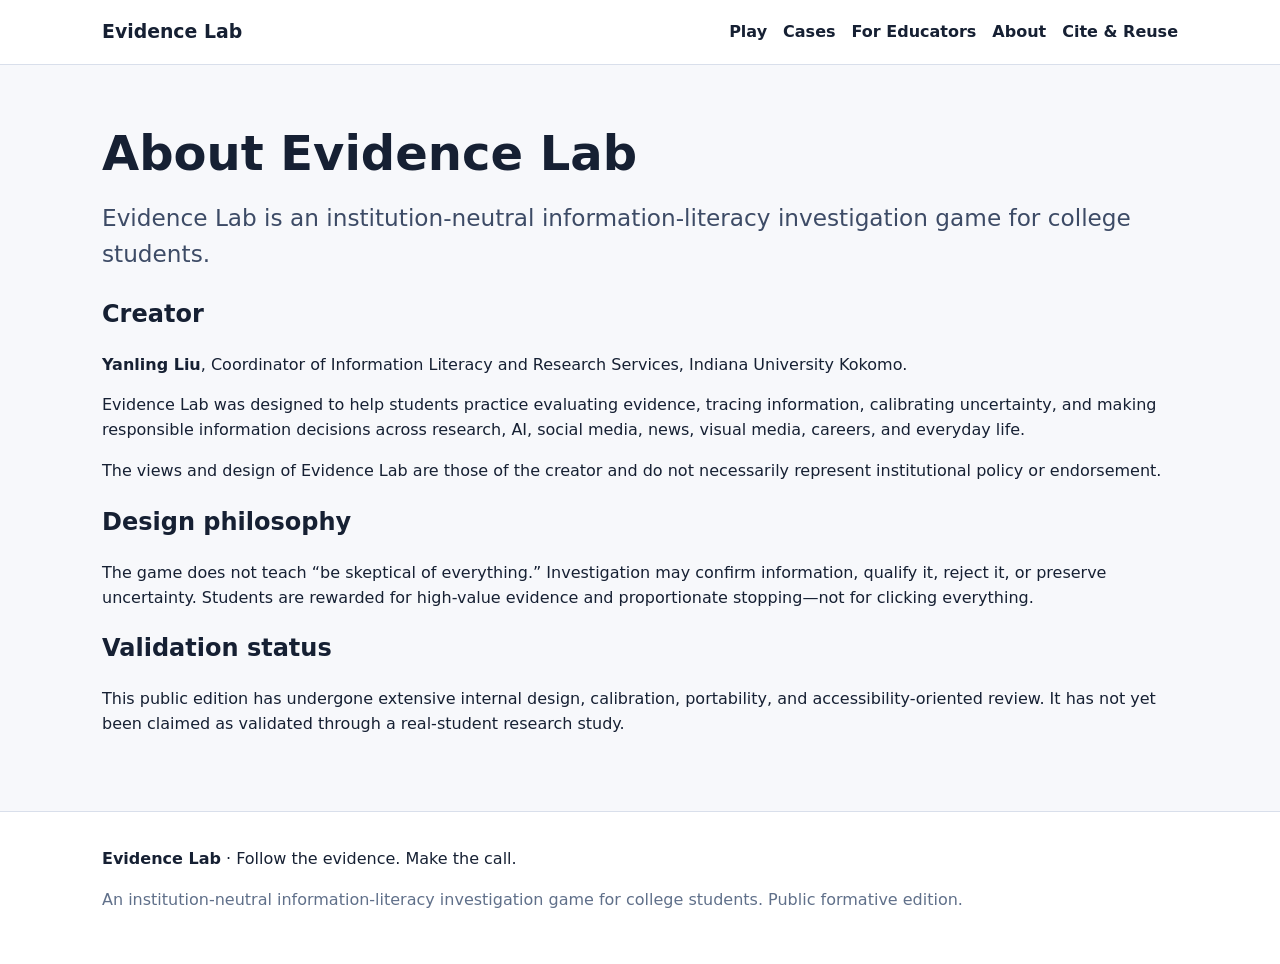
==== about.html @ 8b706ff7 "Publish Evidence Lab 1.0 website" ====
<!doctype html><html><head><meta charset=utf-8><meta name=viewport content="width=device-width"><title>About — Evidence Lab</title><link rel=stylesheet href="assets/site.css"></head><body><nav class="nav"><div class="wrap"><a class="brand" href="index.html">Evidence Lab</a><div class="navlinks"><a href="play.html">Play</a><a href="cases.html">Cases</a><a href="educators.html">For Educators</a><a href="about.html">About</a><a href="cite.html">Cite & Reuse</a></div></div></nav><main class=section><div class=wrap><h1 style="font-size:3rem">About Evidence Lab</h1><p class=tagline>Evidence Lab is an institution-neutral information-literacy investigation game for college students.</p><h2>Creator</h2><p><b>Yanling Liu</b>, Coordinator of Information Literacy and Research Services, Indiana University Kokomo.</p><p>Evidence Lab was designed to help students practice evaluating evidence, tracing information, calibrating uncertainty, and making responsible information decisions across research, AI, social media, news, visual media, careers, and everyday life.</p><p>The views and design of Evidence Lab are those of the creator and do not necessarily represent institutional policy or endorsement.</p><h2>Design philosophy</h2><p>The game does not teach “be skeptical of everything.” Investigation may confirm information, qualify it, reject it, or preserve uncertainty. Students are rewarded for high-value evidence and proportionate stopping—not for clicking everything.</p><h2>Validation status</h2><p>This public edition has undergone extensive internal design, calibration, portability, and accessibility-oriented review. It has not yet been claimed as validated through a real-student research study.</p></div></main><footer class="footer"><div class="wrap"><b>Evidence Lab</b> · Follow the evidence. Make the call.<p class="muted">An institution-neutral information-literacy investigation game for college students. Public formative edition.</p></div></footer></body></html>
---- assets/site.css ----
:root{--ink:#162033;--muted:#60708a;--paper:#f7f8fb;--card:#fff;--line:#d9dfeb;--accent:#3157d5;--soft:#e9eeff;--dark:#101827}
*{box-sizing:border-box}body{margin:0;font:16px/1.55 Inter,ui-sans-serif,system-ui,-apple-system,Segoe UI,sans-serif;color:var(--ink);background:var(--paper)}a{color:var(--accent)}.wrap{max-width:1120px;margin:auto;padding:0 22px}.nav{background:#fff;border-bottom:1px solid var(--line);position:sticky;top:0;z-index:5}.nav .wrap{display:flex;align-items:center;gap:22px;min-height:64px}.brand{font-weight:900;font-size:1.18rem;color:var(--ink);text-decoration:none}.navlinks{display:flex;gap:16px;margin-left:auto;flex-wrap:wrap}.navlinks a{text-decoration:none;color:var(--ink);font-weight:650}.hero{padding:78px 0 60px;background:linear-gradient(135deg,#eef2ff,#f8f9fd)}.eyebrow{text-transform:uppercase;letter-spacing:.11em;font-size:.76rem;font-weight:850;color:var(--accent)}h1{font-size:clamp(2.5rem,7vw,5rem);line-height:.98;margin:.15em 0}.tagline{font-size:1.45rem;color:#3d4b66}.actions{display:flex;gap:12px;flex-wrap:wrap;margin-top:28px}.btn{display:inline-block;padding:13px 18px;border-radius:12px;border:1px solid var(--line);background:#fff;text-decoration:none;color:var(--ink);font-weight:800}.btn.primary{background:var(--accent);border-color:var(--accent);color:#fff}.section{padding:58px 0}.grid{display:grid;grid-template-columns:repeat(3,1fr);gap:16px}.card{background:#fff;border:1px solid var(--line);border-radius:18px;padding:20px}.card h3{margin-top:0}.stat{font-size:2rem;font-weight:900}.muted{color:var(--muted)}.band{background:var(--dark);color:#fff}.band .muted{color:#c6cede}.footer{padding:35px 0;border-top:1px solid var(--line);background:#fff}.pill{display:inline-block;background:var(--soft);padding:5px 9px;border-radius:999px;margin:2px;font-size:.82rem}.game{max-width:900px;margin:30px auto}.bubble{max-width:86%;background:#fff;border:1px solid var(--line);border-radius:18px;padding:11px 14px;margin:8px 0}.bubble:nth-child(even){margin-left:auto;background:#eef2f7}.evidence{background:#eef2f7;border-left:4px solid var(--accent);padding:13px;border-radius:5px 13px 13px 5px;margin:10px 0}button,select,input,textarea{font:inherit}.choice,button{padding:11px 13px;border:1px solid var(--line);border-radius:11px;background:#fff;cursor:pointer}.choice{display:block;margin:7px 0;width:100%;text-align:left}.choice.sel{outline:3px solid var(--accent);background:var(--soft)}.steps{display:grid;grid-template-columns:repeat(4,1fr);gap:6px}.step{padding:7px;text-align:center;border:1px solid var(--line);border-radius:999px;font-size:.8rem}.step.on{background:var(--accent);color:#fff}.casegrid{display:grid;grid-template-columns:repeat(3,1fr);gap:12px}.casecard{background:#fff;border:1px solid var(--line);border-radius:14px;padding:15px}.filters{display:flex;gap:8px;flex-wrap:wrap;margin:18px 0}.filters input,.filters select{padding:10px;border:1px solid var(--line);border-radius:10px;background:#fff}.notice{padding:14px;border:1px solid #d9c991;background:#fffbe8;border-radius:12px}.sr{position:absolute;width:1px;height:1px;overflow:hidden;clip:rect(0,0,0,0)}:focus-visible{outline:3px solid #111827;outline-offset:3px}@media(max-width:800px){.grid,.casegrid{grid-template-columns:1fr}.nav .wrap{align-items:flex-start;padding-top:12px;padding-bottom:12px}.navlinks{gap:9px}.steps{grid-template-columns:1fr 1fr}}
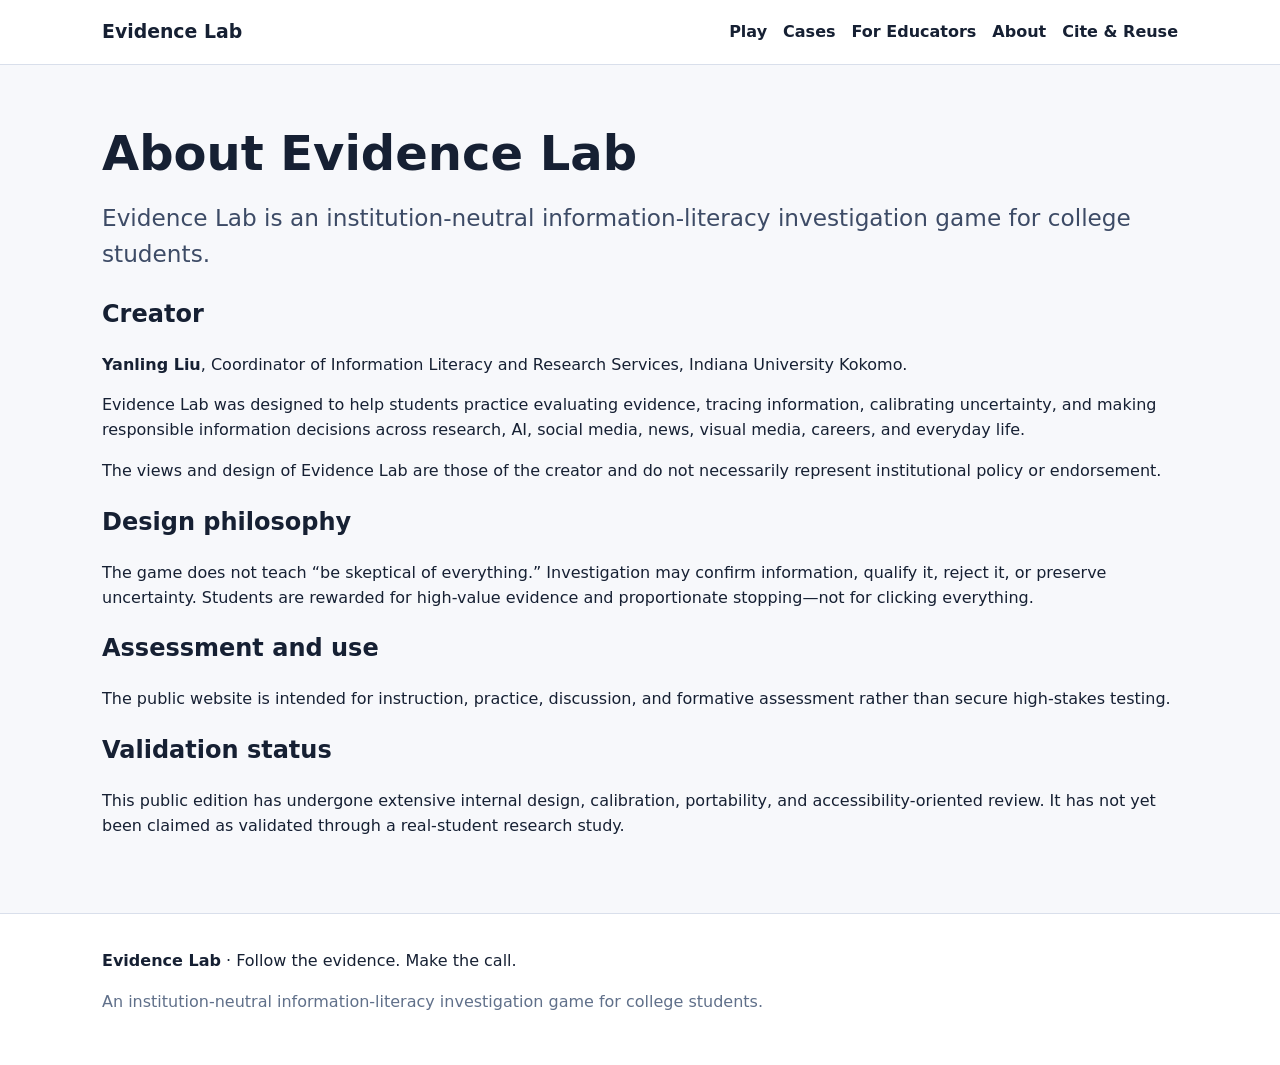
==== commit 49f7b3ad: "Fix educator downloads and clean student play page" ====
--- a/about.html
+++ b/about.html
@@ -1 +1 @@
-<!doctype html><html><head><meta charset=utf-8><meta name=viewport content="width=device-width"><title>About — Evidence Lab</title><link rel=stylesheet href="assets/site.css"></head><body><nav class="nav"><div class="wrap"><a class="brand" href="index.html">Evidence Lab</a><div class="navlinks"><a href="play.html">Play</a><a href="cases.html">Cases</a><a href="educators.html">For Educators</a><a href="about.html">About</a><a href="cite.html">Cite & Reuse</a></div></div></nav><main class=section><div class=wrap><h1 style="font-size:3rem">About Evidence Lab</h1><p class=tagline>Evidence Lab is an institution-neutral information-literacy investigation game for college students.</p><h2>Creator</h2><p><b>Yanling Liu</b>, Coordinator of Information Literacy and Research Services, Indiana University Kokomo.</p><p>Evidence Lab was designed to help students practice evaluating evidence, tracing information, calibrating uncertainty, and making responsible information decisions across research, AI, social media, news, visual media, careers, and everyday life.</p><p>The views and design of Evidence Lab are those of the creator and do not necessarily represent institutional policy or endorsement.</p><h2>Design philosophy</h2><p>The game does not teach “be skeptical of everything.” Investigation may confirm information, qualify it, reject it, or preserve uncertainty. Students are rewarded for high-value evidence and proportionate stopping—not for clicking everything.</p><h2>Validation status</h2><p>This public edition has undergone extensive internal design, calibration, portability, and accessibility-oriented review. It has not yet been claimed as validated through a real-student research study.</p></div></main><footer class="footer"><div class="wrap"><b>Evidence Lab</b> · Follow the evidence. Make the call.<p class="muted">An institution-neutral information-literacy investigation game for college students. Public formative edition.</p></div></footer></body></html>+<!doctype html><html><head><meta charset=utf-8><meta name=viewport content="width=device-width"><title>About — Evidence Lab</title><link rel=stylesheet href="assets/site.css"></head><body><nav class="nav"><div class="wrap"><a class="brand" href="index.html">Evidence Lab</a><div class="navlinks"><a href="play.html">Play</a><a href="cases.html">Cases</a><a href="educators.html">For Educators</a><a href="about.html">About</a><a href="cite.html">Cite & Reuse</a></div></div></nav><main class=section><div class=wrap><h1 style="font-size:3rem">About Evidence Lab</h1><p class=tagline>Evidence Lab is an institution-neutral information-literacy investigation game for college students.</p><h2>Creator</h2><p><b>Yanling Liu</b>, Coordinator of Information Literacy and Research Services, Indiana University Kokomo.</p><p>Evidence Lab was designed to help students practice evaluating evidence, tracing information, calibrating uncertainty, and making responsible information decisions across research, AI, social media, news, visual media, careers, and everyday life.</p><p>The views and design of Evidence Lab are those of the creator and do not necessarily represent institutional policy or endorsement.</p><h2>Design philosophy</h2><p>The game does not teach “be skeptical of everything.” Investigation may confirm information, qualify it, reject it, or preserve uncertainty. Students are rewarded for high-value evidence and proportionate stopping—not for clicking everything.</p><h2>Assessment and use</h2><p>The public website is intended for instruction, practice, discussion, and formative assessment rather than secure high-stakes testing.</p><h2>Validation status</h2><p>This public edition has undergone extensive internal design, calibration, portability, and accessibility-oriented review. It has not yet been claimed as validated through a real-student research study.</p></div></main><footer class="footer"><div class="wrap"><b>Evidence Lab</b> · Follow the evidence. Make the call.<p class="muted">An institution-neutral information-literacy investigation game for college students.</p></div></footer></body></html>
--- a/assets/site.css
+++ b/assets/site.css
@@ -1,3 +1,5 @@
 
 :root{--ink:#162033;--muted:#60708a;--paper:#f7f8fb;--card:#fff;--line:#d9dfeb;--accent:#3157d5;--soft:#e9eeff;--dark:#101827}
 *{box-sizing:border-box}body{margin:0;font:16px/1.55 Inter,ui-sans-serif,system-ui,-apple-system,Segoe UI,sans-serif;color:var(--ink);background:var(--paper)}a{color:var(--accent)}.wrap{max-width:1120px;margin:auto;padding:0 22px}.nav{background:#fff;border-bottom:1px solid var(--line);position:sticky;top:0;z-index:5}.nav .wrap{display:flex;align-items:center;gap:22px;min-height:64px}.brand{font-weight:900;font-size:1.18rem;color:var(--ink);text-decoration:none}.navlinks{display:flex;gap:16px;margin-left:auto;flex-wrap:wrap}.navlinks a{text-decoration:none;color:var(--ink);font-weight:650}.hero{padding:78px 0 60px;background:linear-gradient(135deg,#eef2ff,#f8f9fd)}.eyebrow{text-transform:uppercase;letter-spacing:.11em;font-size:.76rem;font-weight:850;color:var(--accent)}h1{font-size:clamp(2.5rem,7vw,5rem);line-height:.98;margin:.15em 0}.tagline{font-size:1.45rem;color:#3d4b66}.actions{display:flex;gap:12px;flex-wrap:wrap;margin-top:28px}.btn{display:inline-block;padding:13px 18px;border-radius:12px;border:1px solid var(--line);background:#fff;text-decoration:none;color:var(--ink);font-weight:800}.btn.primary{background:var(--accent);border-color:var(--accent);color:#fff}.section{padding:58px 0}.grid{display:grid;grid-template-columns:repeat(3,1fr);gap:16px}.card{background:#fff;border:1px solid var(--line);border-radius:18px;padding:20px}.card h3{margin-top:0}.stat{font-size:2rem;font-weight:900}.muted{color:var(--muted)}.band{background:var(--dark);color:#fff}.band .muted{color:#c6cede}.footer{padding:35px 0;border-top:1px solid var(--line);background:#fff}.pill{display:inline-block;background:var(--soft);padding:5px 9px;border-radius:999px;margin:2px;font-size:.82rem}.game{max-width:900px;margin:30px auto}.bubble{max-width:86%;background:#fff;border:1px solid var(--line);border-radius:18px;padding:11px 14px;margin:8px 0}.bubble:nth-child(even){margin-left:auto;background:#eef2f7}.evidence{background:#eef2f7;border-left:4px solid var(--accent);padding:13px;border-radius:5px 13px 13px 5px;margin:10px 0}button,select,input,textarea{font:inherit}.choice,button{padding:11px 13px;border:1px solid var(--line);border-radius:11px;background:#fff;cursor:pointer}.choice{display:block;margin:7px 0;width:100%;text-align:left}.choice.sel{outline:3px solid var(--accent);background:var(--soft)}.steps{display:grid;grid-template-columns:repeat(4,1fr);gap:6px}.step{padding:7px;text-align:center;border:1px solid var(--line);border-radius:999px;font-size:.8rem}.step.on{background:var(--accent);color:#fff}.casegrid{display:grid;grid-template-columns:repeat(3,1fr);gap:12px}.casecard{background:#fff;border:1px solid var(--line);border-radius:14px;padding:15px}.filters{display:flex;gap:8px;flex-wrap:wrap;margin:18px 0}.filters input,.filters select{padding:10px;border:1px solid var(--line);border-radius:10px;background:#fff}.notice{padding:14px;border:1px solid #d9c991;background:#fffbe8;border-radius:12px}.sr{position:absolute;width:1px;height:1px;overflow:hidden;clip:rect(0,0,0,0)}:focus-visible{outline:3px solid #111827;outline-offset:3px}@media(max-width:800px){.grid,.casegrid{grid-template-columns:1fr}.nav .wrap{align-items:flex-start;padding-top:12px;padding-bottom:12px}.navlinks{gap:9px}.steps{grid-template-columns:1fr 1fr}}
+
+.casecard-link{display:block;color:inherit;text-decoration:none}.casecard-link:hover .casecard,.teachlink:hover{transform:translateY(-2px);box-shadow:0 8px 24px rgba(20,32,55,.08)}.casecard,.teachlink{transition:.15s ease}.teachlink{display:block;color:inherit;text-decoration:none}.logitem{border-top:1px solid var(--line);padding:12px 0}
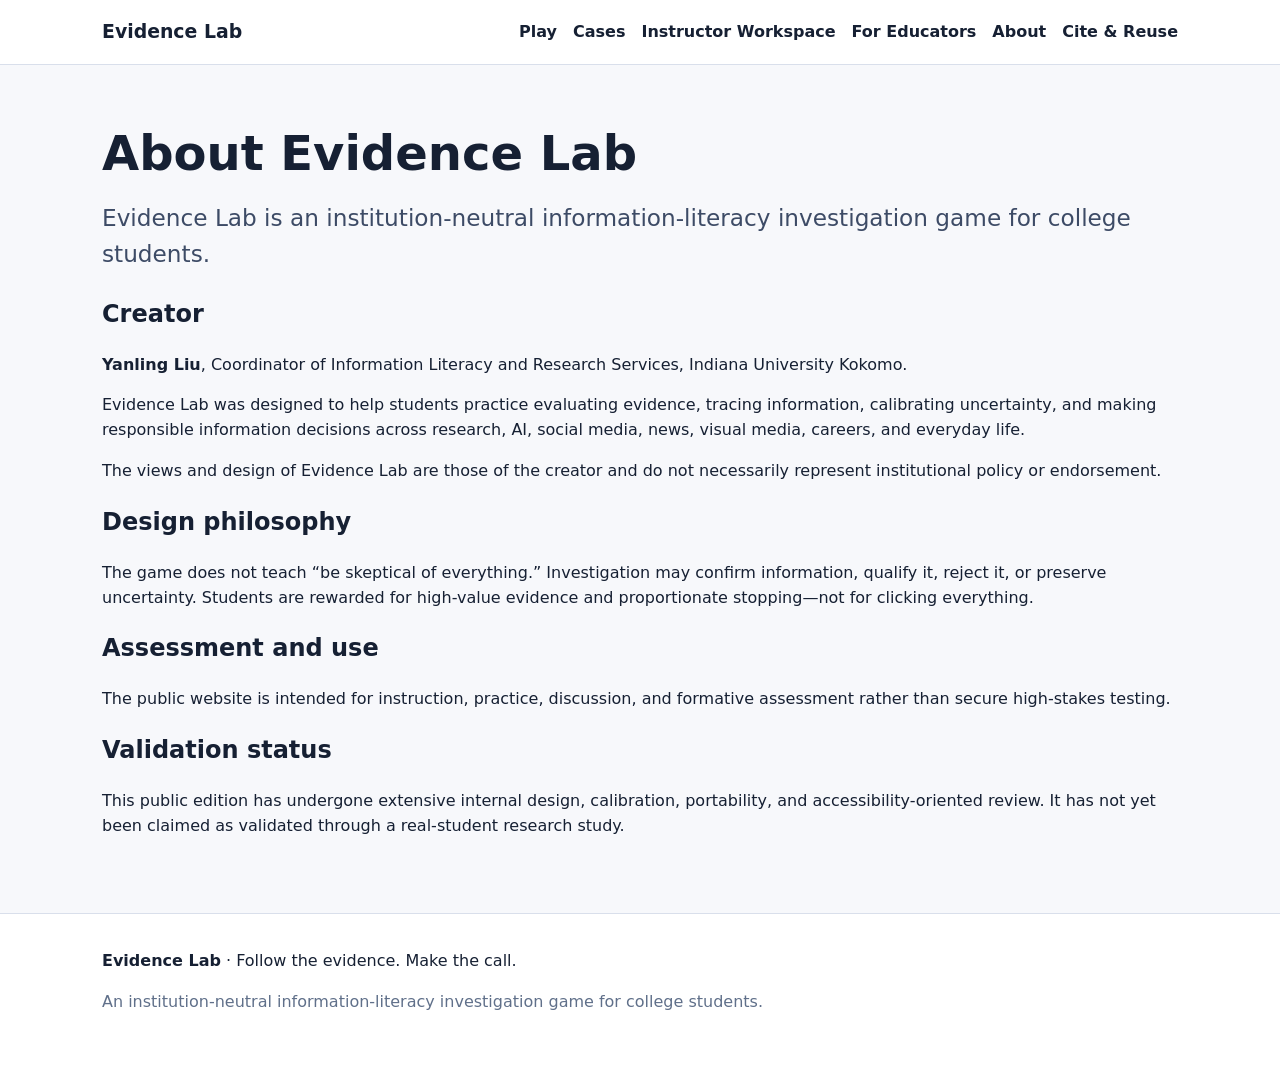
==== commit 706ed561: "Restore public Instructor Workspace" ====
--- a/about.html
+++ b/about.html
@@ -1 +1 @@
-<!doctype html><html><head><meta charset=utf-8><meta name=viewport content="width=device-width"><title>About — Evidence Lab</title><link rel=stylesheet href="assets/site.css"></head><body><nav class="nav"><div class="wrap"><a class="brand" href="index.html">Evidence Lab</a><div class="navlinks"><a href="play.html">Play</a><a href="cases.html">Cases</a><a href="educators.html">For Educators</a><a href="about.html">About</a><a href="cite.html">Cite & Reuse</a></div></div></nav><main class=section><div class=wrap><h1 style="font-size:3rem">About Evidence Lab</h1><p class=tagline>Evidence Lab is an institution-neutral information-literacy investigation game for college students.</p><h2>Creator</h2><p><b>Yanling Liu</b>, Coordinator of Information Literacy and Research Services, Indiana University Kokomo.</p><p>Evidence Lab was designed to help students practice evaluating evidence, tracing information, calibrating uncertainty, and making responsible information decisions across research, AI, social media, news, visual media, careers, and everyday life.</p><p>The views and design of Evidence Lab are those of the creator and do not necessarily represent institutional policy or endorsement.</p><h2>Design philosophy</h2><p>The game does not teach “be skeptical of everything.” Investigation may confirm information, qualify it, reject it, or preserve uncertainty. Students are rewarded for high-value evidence and proportionate stopping—not for clicking everything.</p><h2>Assessment and use</h2><p>The public website is intended for instruction, practice, discussion, and formative assessment rather than secure high-stakes testing.</p><h2>Validation status</h2><p>This public edition has undergone extensive internal design, calibration, portability, and accessibility-oriented review. It has not yet been claimed as validated through a real-student research study.</p></div></main><footer class="footer"><div class="wrap"><b>Evidence Lab</b> · Follow the evidence. Make the call.<p class="muted">An institution-neutral information-literacy investigation game for college students.</p></div></footer></body></html>+<!doctype html><html><head><meta charset=utf-8><meta name=viewport content="width=device-width"><title>About — Evidence Lab</title><link rel=stylesheet href="assets/site.css"></head><body><nav class="nav"><div class="wrap"><a class="brand" href="index.html">Evidence Lab</a><div class="navlinks"><a href="play.html">Play</a><a href="cases.html">Cases</a><a href="instructor.html">Instructor Workspace</a><a href="educators.html">For Educators</a><a href="about.html">About</a><a href="cite.html">Cite & Reuse</a></div></div></nav><main class=section><div class=wrap><h1 style="font-size:3rem">About Evidence Lab</h1><p class=tagline>Evidence Lab is an institution-neutral information-literacy investigation game for college students.</p><h2>Creator</h2><p><b>Yanling Liu</b>, Coordinator of Information Literacy and Research Services, Indiana University Kokomo.</p><p>Evidence Lab was designed to help students practice evaluating evidence, tracing information, calibrating uncertainty, and making responsible information decisions across research, AI, social media, news, visual media, careers, and everyday life.</p><p>The views and design of Evidence Lab are those of the creator and do not necessarily represent institutional policy or endorsement.</p><h2>Design philosophy</h2><p>The game does not teach “be skeptical of everything.” Investigation may confirm information, qualify it, reject it, or preserve uncertainty. Students are rewarded for high-value evidence and proportionate stopping—not for clicking everything.</p><h2>Assessment and use</h2><p>The public website is intended for instruction, practice, discussion, and formative assessment rather than secure high-stakes testing.</p><h2>Validation status</h2><p>This public edition has undergone extensive internal design, calibration, portability, and accessibility-oriented review. It has not yet been claimed as validated through a real-student research study.</p></div></main><footer class="footer"><div class="wrap"><b>Evidence Lab</b> · Follow the evidence. Make the call.<p class="muted">An institution-neutral information-literacy investigation game for college students.</p></div></footer></body></html>
--- a/assets/site.css
+++ b/assets/site.css
@@ -3,3 +3,7 @@
 *{box-sizing:border-box}body{margin:0;font:16px/1.55 Inter,ui-sans-serif,system-ui,-apple-system,Segoe UI,sans-serif;color:var(--ink);background:var(--paper)}a{color:var(--accent)}.wrap{max-width:1120px;margin:auto;padding:0 22px}.nav{background:#fff;border-bottom:1px solid var(--line);position:sticky;top:0;z-index:5}.nav .wrap{display:flex;align-items:center;gap:22px;min-height:64px}.brand{font-weight:900;font-size:1.18rem;color:var(--ink);text-decoration:none}.navlinks{display:flex;gap:16px;margin-left:auto;flex-wrap:wrap}.navlinks a{text-decoration:none;color:var(--ink);font-weight:650}.hero{padding:78px 0 60px;background:linear-gradient(135deg,#eef2ff,#f8f9fd)}.eyebrow{text-transform:uppercase;letter-spacing:.11em;font-size:.76rem;font-weight:850;color:var(--accent)}h1{font-size:clamp(2.5rem,7vw,5rem);line-height:.98;margin:.15em 0}.tagline{font-size:1.45rem;color:#3d4b66}.actions{display:flex;gap:12px;flex-wrap:wrap;margin-top:28px}.btn{display:inline-block;padding:13px 18px;border-radius:12px;border:1px solid var(--line);background:#fff;text-decoration:none;color:var(--ink);font-weight:800}.btn.primary{background:var(--accent);border-color:var(--accent);color:#fff}.section{padding:58px 0}.grid{display:grid;grid-template-columns:repeat(3,1fr);gap:16px}.card{background:#fff;border:1px solid var(--line);border-radius:18px;padding:20px}.card h3{margin-top:0}.stat{font-size:2rem;font-weight:900}.muted{color:var(--muted)}.band{background:var(--dark);color:#fff}.band .muted{color:#c6cede}.footer{padding:35px 0;border-top:1px solid var(--line);background:#fff}.pill{display:inline-block;background:var(--soft);padding:5px 9px;border-radius:999px;margin:2px;font-size:.82rem}.game{max-width:900px;margin:30px auto}.bubble{max-width:86%;background:#fff;border:1px solid var(--line);border-radius:18px;padding:11px 14px;margin:8px 0}.bubble:nth-child(even){margin-left:auto;background:#eef2f7}.evidence{background:#eef2f7;border-left:4px solid var(--accent);padding:13px;border-radius:5px 13px 13px 5px;margin:10px 0}button,select,input,textarea{font:inherit}.choice,button{padding:11px 13px;border:1px solid var(--line);border-radius:11px;background:#fff;cursor:pointer}.choice{display:block;margin:7px 0;width:100%;text-align:left}.choice.sel{outline:3px solid var(--accent);background:var(--soft)}.steps{display:grid;grid-template-columns:repeat(4,1fr);gap:6px}.step{padding:7px;text-align:center;border:1px solid var(--line);border-radius:999px;font-size:.8rem}.step.on{background:var(--accent);color:#fff}.casegrid{display:grid;grid-template-columns:repeat(3,1fr);gap:12px}.casecard{background:#fff;border:1px solid var(--line);border-radius:14px;padding:15px}.filters{display:flex;gap:8px;flex-wrap:wrap;margin:18px 0}.filters input,.filters select{padding:10px;border:1px solid var(--line);border-radius:10px;background:#fff}.notice{padding:14px;border:1px solid #d9c991;background:#fffbe8;border-radius:12px}.sr{position:absolute;width:1px;height:1px;overflow:hidden;clip:rect(0,0,0,0)}:focus-visible{outline:3px solid #111827;outline-offset:3px}@media(max-width:800px){.grid,.casegrid{grid-template-columns:1fr}.nav .wrap{align-items:flex-start;padding-top:12px;padding-bottom:12px}.navlinks{gap:9px}.steps{grid-template-columns:1fr 1fr}}
 
 .casecard-link{display:block;color:inherit;text-decoration:none}.casecard-link:hover .casecard,.teachlink:hover{transform:translateY(-2px);box-shadow:0 8px 24px rgba(20,32,55,.08)}.casecard,.teachlink{transition:.15s ease}.teachlink{display:block;color:inherit;text-decoration:none}.logitem{border-top:1px solid var(--line);padding:12px 0}
+
+/* Instructor Workspace navigation support */
+.navlinks{align-items:center}
+@media(max-width:900px){.nav .wrap{flex-wrap:wrap}.navlinks{width:100%;margin-left:0;padding-bottom:10px}}
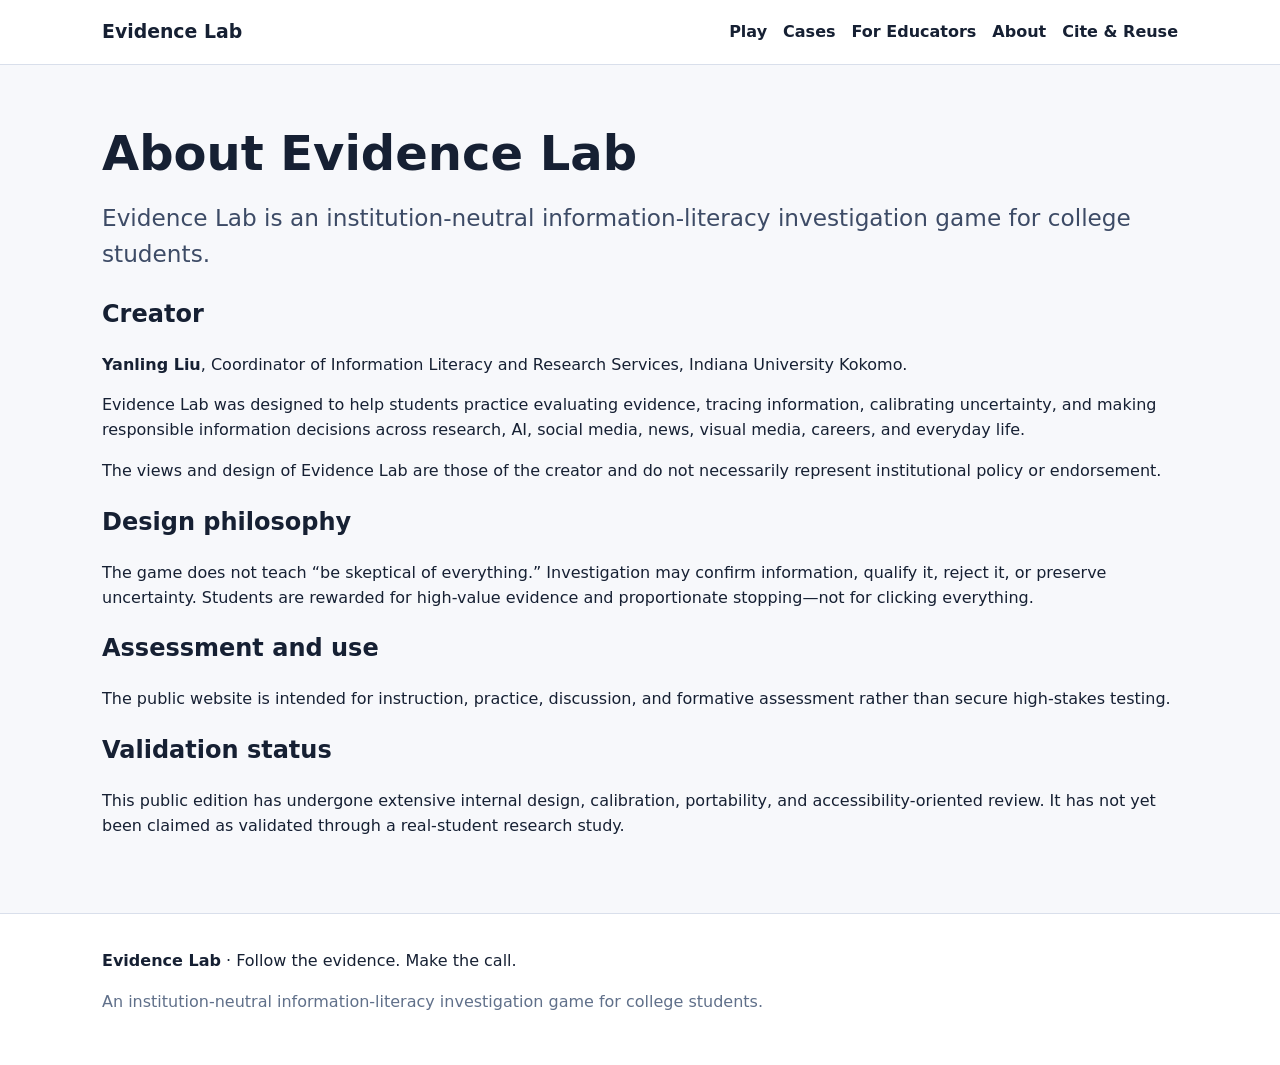
==== commit 8e34b57a: "Remove Instructor Workspace from public navigation" ====
--- a/about.html
+++ b/about.html
@@ -1 +1 @@
-<!doctype html><html><head><meta charset=utf-8><meta name=viewport content="width=device-width"><title>About — Evidence Lab</title><link rel=stylesheet href="assets/site.css"></head><body><nav class="nav"><div class="wrap"><a class="brand" href="index.html">Evidence Lab</a><div class="navlinks"><a href="play.html">Play</a><a href="cases.html">Cases</a><a href="instructor.html">Instructor Workspace</a><a href="educators.html">For Educators</a><a href="about.html">About</a><a href="cite.html">Cite & Reuse</a></div></div></nav><main class=section><div class=wrap><h1 style="font-size:3rem">About Evidence Lab</h1><p class=tagline>Evidence Lab is an institution-neutral information-literacy investigation game for college students.</p><h2>Creator</h2><p><b>Yanling Liu</b>, Coordinator of Information Literacy and Research Services, Indiana University Kokomo.</p><p>Evidence Lab was designed to help students practice evaluating evidence, tracing information, calibrating uncertainty, and making responsible information decisions across research, AI, social media, news, visual media, careers, and everyday life.</p><p>The views and design of Evidence Lab are those of the creator and do not necessarily represent institutional policy or endorsement.</p><h2>Design philosophy</h2><p>The game does not teach “be skeptical of everything.” Investigation may confirm information, qualify it, reject it, or preserve uncertainty. Students are rewarded for high-value evidence and proportionate stopping—not for clicking everything.</p><h2>Assessment and use</h2><p>The public website is intended for instruction, practice, discussion, and formative assessment rather than secure high-stakes testing.</p><h2>Validation status</h2><p>This public edition has undergone extensive internal design, calibration, portability, and accessibility-oriented review. It has not yet been claimed as validated through a real-student research study.</p></div></main><footer class="footer"><div class="wrap"><b>Evidence Lab</b> · Follow the evidence. Make the call.<p class="muted">An institution-neutral information-literacy investigation game for college students.</p></div></footer></body></html>+<!doctype html><html><head><meta charset=utf-8><meta name=viewport content="width=device-width"><title>About — Evidence Lab</title><link rel=stylesheet href="assets/site.css"></head><body><nav class="nav"><div class="wrap"><a class="brand" href="index.html">Evidence Lab</a><div class="navlinks"><a href="play.html">Play</a><a href="cases.html">Cases</a><a href="educators.html">For Educators</a><a href="about.html">About</a><a href="cite.html">Cite & Reuse</a></div></div></nav><main class=section><div class=wrap><h1 style="font-size:3rem">About Evidence Lab</h1><p class=tagline>Evidence Lab is an institution-neutral information-literacy investigation game for college students.</p><h2>Creator</h2><p><b>Yanling Liu</b>, Coordinator of Information Literacy and Research Services, Indiana University Kokomo.</p><p>Evidence Lab was designed to help students practice evaluating evidence, tracing information, calibrating uncertainty, and making responsible information decisions across research, AI, social media, news, visual media, careers, and everyday life.</p><p>The views and design of Evidence Lab are those of the creator and do not necessarily represent institutional policy or endorsement.</p><h2>Design philosophy</h2><p>The game does not teach “be skeptical of everything.” Investigation may confirm information, qualify it, reject it, or preserve uncertainty. Students are rewarded for high-value evidence and proportionate stopping—not for clicking everything.</p><h2>Assessment and use</h2><p>The public website is intended for instruction, practice, discussion, and formative assessment rather than secure high-stakes testing.</p><h2>Validation status</h2><p>This public edition has undergone extensive internal design, calibration, portability, and accessibility-oriented review. It has not yet been claimed as validated through a real-student research study.</p></div></main><footer class="footer"><div class="wrap"><b>Evidence Lab</b> · Follow the evidence. Make the call.<p class="muted">An institution-neutral information-literacy investigation game for college students.</p></div></footer></body></html>
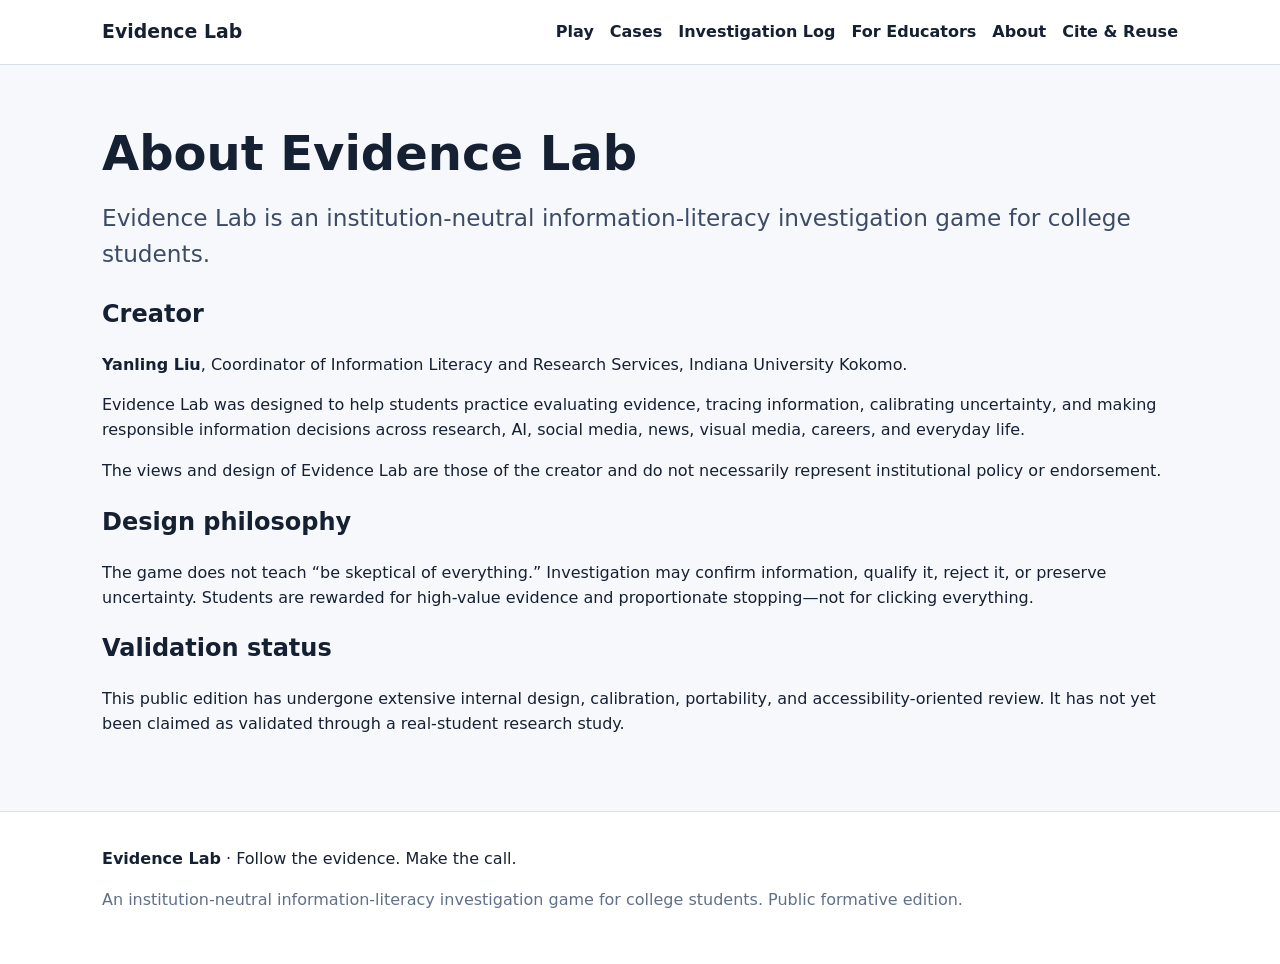
==== commit d10beef1: "Finalize Evidence Lab 1.0 release candidate" ====
--- a/about.html
+++ b/about.html
@@ -1 +1 @@
-<!doctype html><html><head><meta charset=utf-8><meta name=viewport content="width=device-width"><title>About — Evidence Lab</title><link rel=stylesheet href="assets/site.css"></head><body><nav class="nav"><div class="wrap"><a class="brand" href="index.html">Evidence Lab</a><div class="navlinks"><a href="play.html">Play</a><a href="cases.html">Cases</a><a href="educators.html">For Educators</a><a href="about.html">About</a><a href="cite.html">Cite & Reuse</a></div></div></nav><main class=section><div class=wrap><h1 style="font-size:3rem">About Evidence Lab</h1><p class=tagline>Evidence Lab is an institution-neutral information-literacy investigation game for college students.</p><h2>Creator</h2><p><b>Yanling Liu</b>, Coordinator of Information Literacy and Research Services, Indiana University Kokomo.</p><p>Evidence Lab was designed to help students practice evaluating evidence, tracing information, calibrating uncertainty, and making responsible information decisions across research, AI, social media, news, visual media, careers, and everyday life.</p><p>The views and design of Evidence Lab are those of the creator and do not necessarily represent institutional policy or endorsement.</p><h2>Design philosophy</h2><p>The game does not teach “be skeptical of everything.” Investigation may confirm information, qualify it, reject it, or preserve uncertainty. Students are rewarded for high-value evidence and proportionate stopping—not for clicking everything.</p><h2>Assessment and use</h2><p>The public website is intended for instruction, practice, discussion, and formative assessment rather than secure high-stakes testing.</p><h2>Validation status</h2><p>This public edition has undergone extensive internal design, calibration, portability, and accessibility-oriented review. It has not yet been claimed as validated through a real-student research study.</p></div></main><footer class="footer"><div class="wrap"><b>Evidence Lab</b> · Follow the evidence. Make the call.<p class="muted">An institution-neutral information-literacy investigation game for college students.</p></div></footer></body></html>+<!doctype html><html><head><meta charset=utf-8><meta name=viewport content="width=device-width"><title>About — Evidence Lab</title><link rel=stylesheet href="assets/site.css"></head><body><nav class="nav"><div class="wrap"><a class="brand" href="index.html">Evidence Lab</a><div class="navlinks"><a href="play.html">Play</a><a href="cases.html">Cases</a><a href="log.html">Investigation Log<span data-log-count></span></a><a href="educators.html">For Educators</a><a href="about.html">About</a><a href="cite.html">Cite &amp; Reuse</a></div></div></nav><main class=section><div class=wrap><h1 style="font-size:3rem">About Evidence Lab</h1><p class=tagline>Evidence Lab is an institution-neutral information-literacy investigation game for college students.</p><h2>Creator</h2><p><b>Yanling Liu</b>, Coordinator of Information Literacy and Research Services, Indiana University Kokomo.</p><p>Evidence Lab was designed to help students practice evaluating evidence, tracing information, calibrating uncertainty, and making responsible information decisions across research, AI, social media, news, visual media, careers, and everyday life.</p><p>The views and design of Evidence Lab are those of the creator and do not necessarily represent institutional policy or endorsement.</p><h2>Design philosophy</h2><p>The game does not teach “be skeptical of everything.” Investigation may confirm information, qualify it, reject it, or preserve uncertainty. Students are rewarded for high-value evidence and proportionate stopping—not for clicking everything.</p><h2>Validation status</h2><p>This public edition has undergone extensive internal design, calibration, portability, and accessibility-oriented review. It has not yet been claimed as validated through a real-student research study.</p></div></main><footer class="footer"><div class="wrap"><b>Evidence Lab</b> · Follow the evidence. Make the call.<p class="muted">An institution-neutral information-literacy investigation game for college students. Public formative edition.</p></div></footer></body></html>
--- a/assets/site.css
+++ b/assets/site.css
@@ -4,6 +4,7 @@
 
 .casecard-link{display:block;color:inherit;text-decoration:none}.casecard-link:hover .casecard,.teachlink:hover{transform:translateY(-2px);box-shadow:0 8px 24px rgba(20,32,55,.08)}.casecard,.teachlink{transition:.15s ease}.teachlink{display:block;color:inherit;text-decoration:none}.logitem{border-top:1px solid var(--line);padding:12px 0}
 
-/* Instructor Workspace navigation support */
-.navlinks{align-items:center}
-@media(max-width:900px){.nav .wrap{flex-wrap:wrap}.navlinks{width:100%;margin-left:0;padding-bottom:10px}}
+.casecard{color:var(--ink);text-decoration:none}.casecard h3,.casecard p,.casecard .pill{color:inherit;text-decoration:none}.casecard .case-action{display:inline-block;margin-top:10px;font-weight:800}.educator-grid .card{display:flex;flex-direction:column}.educator-grid .card .btn{margin-top:auto;align-self:flex-start}
+
+/* Release Candidate additions */
+.sticky-tools{position:sticky;top:0;z-index:20;background:rgba(255,255,255,.96);backdrop-filter:blur(8px);padding:10px 0;border-bottom:1px solid var(--line);margin-bottom:18px}.sticky-tools .controls{display:flex;gap:8px;flex-wrap:wrap}.completed-badge{font-size:.82rem;font-weight:800;color:#245c3a}.log-summary{display:grid;grid-template-columns:repeat(auto-fit,minmax(150px,1fr));gap:10px;margin:16px 0}.logitem{padding:14px;border:1px solid var(--line);border-radius:12px;margin:10px 0}.checklist label{display:block;padding:7px 0}.privacy-note{font-size:.92rem;color:var(--muted);background:#f5f7fb;padding:12px;border-radius:10px}.challenge-grid{display:grid;grid-template-columns:repeat(auto-fit,minmax(180px,1fr));gap:12px}.challenge-grid button{text-align:left;min-height:110px}.artifact-ui table{border-collapse:collapse;width:100%;margin-top:8px}.artifact-ui th,.artifact-ui td{padding:7px;border-bottom:1px solid var(--line);text-align:left}@media print{.nav,.footer,.no-print,.sticky-tools{display:none!important}.wrap{max-width:none}.card{box-shadow:none}}
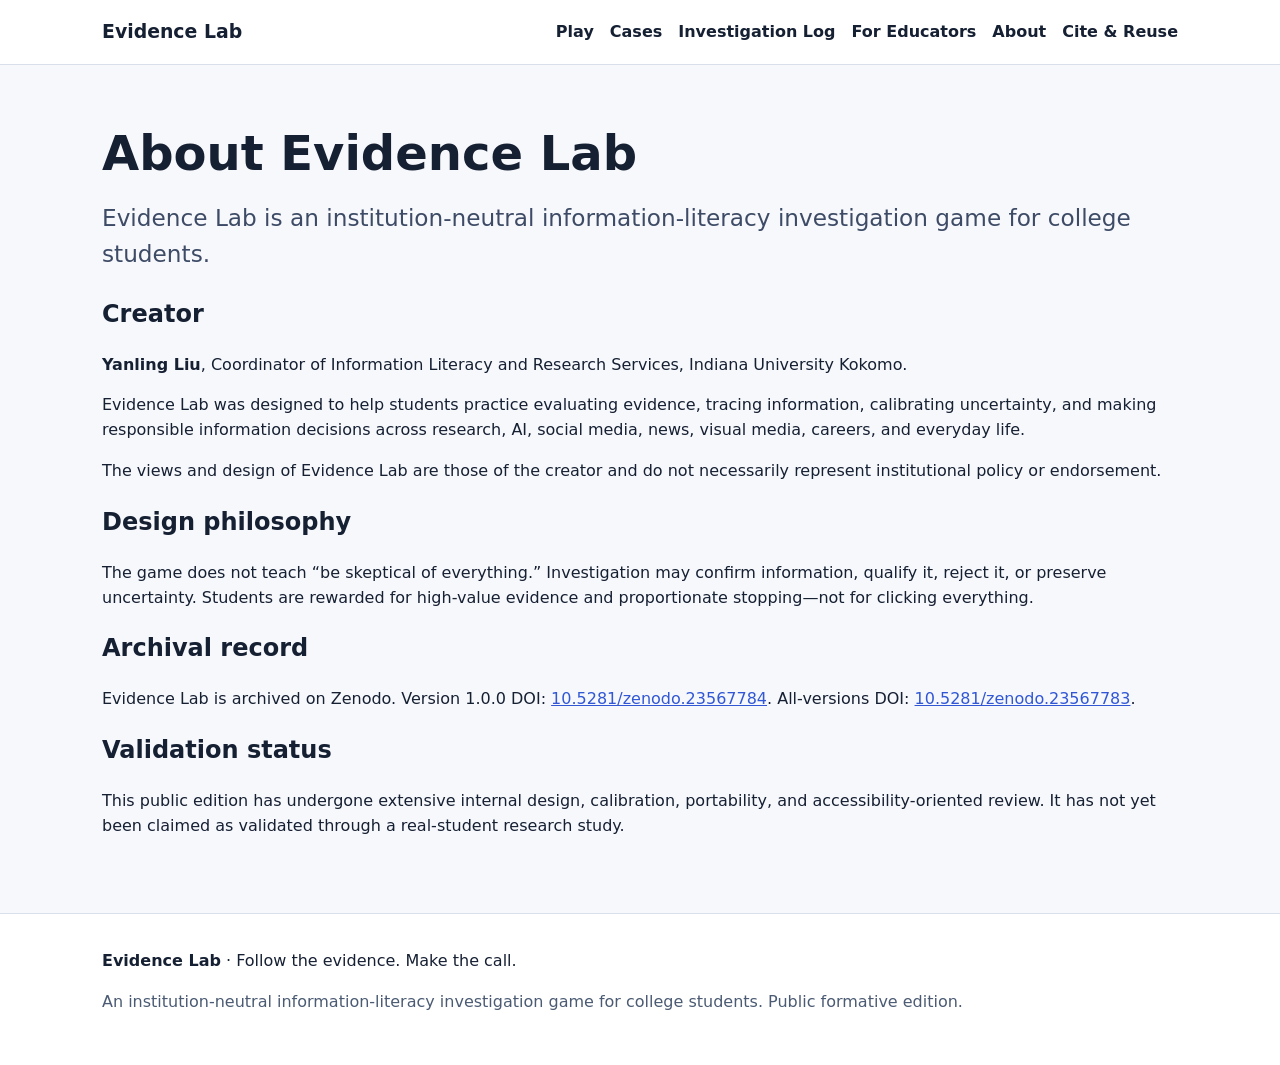
==== commit fa1269cc: "Add Zenodo DOI and citation metadata" ====
--- a/about.html
+++ b/about.html
@@ -1 +1 @@
-<!doctype html><html><head><meta charset=utf-8><meta name=viewport content="width=device-width"><title>About — Evidence Lab</title><link rel=stylesheet href="assets/site.css"></head><body><nav class="nav"><div class="wrap"><a class="brand" href="index.html">Evidence Lab</a><div class="navlinks"><a href="play.html">Play</a><a href="cases.html">Cases</a><a href="log.html">Investigation Log<span data-log-count></span></a><a href="educators.html">For Educators</a><a href="about.html">About</a><a href="cite.html">Cite &amp; Reuse</a></div></div></nav><main class=section><div class=wrap><h1 style="font-size:3rem">About Evidence Lab</h1><p class=tagline>Evidence Lab is an institution-neutral information-literacy investigation game for college students.</p><h2>Creator</h2><p><b>Yanling Liu</b>, Coordinator of Information Literacy and Research Services, Indiana University Kokomo.</p><p>Evidence Lab was designed to help students practice evaluating evidence, tracing information, calibrating uncertainty, and making responsible information decisions across research, AI, social media, news, visual media, careers, and everyday life.</p><p>The views and design of Evidence Lab are those of the creator and do not necessarily represent institutional policy or endorsement.</p><h2>Design philosophy</h2><p>The game does not teach “be skeptical of everything.” Investigation may confirm information, qualify it, reject it, or preserve uncertainty. Students are rewarded for high-value evidence and proportionate stopping—not for clicking everything.</p><h2>Validation status</h2><p>This public edition has undergone extensive internal design, calibration, portability, and accessibility-oriented review. It has not yet been claimed as validated through a real-student research study.</p></div></main><footer class="footer"><div class="wrap"><b>Evidence Lab</b> · Follow the evidence. Make the call.<p class="muted">An institution-neutral information-literacy investigation game for college students. Public formative edition.</p></div></footer></body></html>+<!doctype html><html><head><meta charset=utf-8><meta name=viewport content="width=device-width"><title>About — Evidence Lab</title><link rel=stylesheet href="assets/site.css"></head><body><nav class="nav"><div class="wrap"><a class="brand" href="index.html">Evidence Lab</a><div class="navlinks"><a href="play.html">Play</a><a href="cases.html">Cases</a><a href="log.html">Investigation Log<span data-log-count></span></a><a href="educators.html">For Educators</a><a href="about.html">About</a><a href="cite.html">Cite &amp; Reuse</a></div></div></nav><main class=section><div class=wrap><h1 style="font-size:3rem">About Evidence Lab</h1><p class=tagline>Evidence Lab is an institution-neutral information-literacy investigation game for college students.</p><h2>Creator</h2><p><b>Yanling Liu</b>, Coordinator of Information Literacy and Research Services, Indiana University Kokomo.</p><p>Evidence Lab was designed to help students practice evaluating evidence, tracing information, calibrating uncertainty, and making responsible information decisions across research, AI, social media, news, visual media, careers, and everyday life.</p><p>The views and design of Evidence Lab are those of the creator and do not necessarily represent institutional policy or endorsement.</p><h2>Design philosophy</h2><p>The game does not teach “be skeptical of everything.” Investigation may confirm information, qualify it, reject it, or preserve uncertainty. Students are rewarded for high-value evidence and proportionate stopping—not for clicking everything.</p><h2>Archival record</h2><p>Evidence Lab is archived on Zenodo. Version 1.0.0 DOI: <a href="https://doi.org/10.5281/zenodo.23567784">10.5281/zenodo.23567784</a>. All-versions DOI: <a href="https://doi.org/10.5281/zenodo.23567783">10.5281/zenodo.23567783</a>.</p><h2>Validation status</h2><p>This public edition has undergone extensive internal design, calibration, portability, and accessibility-oriented review. It has not yet been claimed as validated through a real-student research study.</p></div></main><footer class="footer"><div class="wrap"><b>Evidence Lab</b> · Follow the evidence. Make the call.<p class="muted">An institution-neutral information-literacy investigation game for college students. Public formative edition.</p></div></footer></body></html>
--- a/assets/site.css
+++ b/assets/site.css
@@ -8,3 +8,11 @@
 
 /* Release Candidate additions */
 .sticky-tools{position:sticky;top:0;z-index:20;background:rgba(255,255,255,.96);backdrop-filter:blur(8px);padding:10px 0;border-bottom:1px solid var(--line);margin-bottom:18px}.sticky-tools .controls{display:flex;gap:8px;flex-wrap:wrap}.completed-badge{font-size:.82rem;font-weight:800;color:#245c3a}.log-summary{display:grid;grid-template-columns:repeat(auto-fit,minmax(150px,1fr));gap:10px;margin:16px 0}.logitem{padding:14px;border:1px solid var(--line);border-radius:12px;margin:10px 0}.checklist label{display:block;padding:7px 0}.privacy-note{font-size:.92rem;color:var(--muted);background:#f5f7fb;padding:12px;border-radius:10px}.challenge-grid{display:grid;grid-template-columns:repeat(auto-fit,minmax(180px,1fr));gap:12px}.challenge-grid button{text-align:left;min-height:110px}.artifact-ui table{border-collapse:collapse;width:100%;margin-top:8px}.artifact-ui th,.artifact-ui td{padding:7px;border-bottom:1px solid var(--line);text-align:left}@media print{.nav,.footer,.no-print,.sticky-tools{display:none!important}.wrap{max-width:none}.card{box-shadow:none}}
+
+/* Accessibility contrast patch */
+:root{--muted:#4b5b73}
+.muted,.privacy-note{color:var(--muted)}
+.challenge-grid button.primary,.challenge-grid button.primary .muted{color:#fff}
+.challenge-grid button.primary .muted{opacity:.92}
+button:disabled,.choice:disabled{color:#667085;background:#f2f4f7;border-color:#d0d5dd;opacity:1;cursor:not-allowed}
+button:disabled .muted,.choice:disabled .muted{color:#667085}
